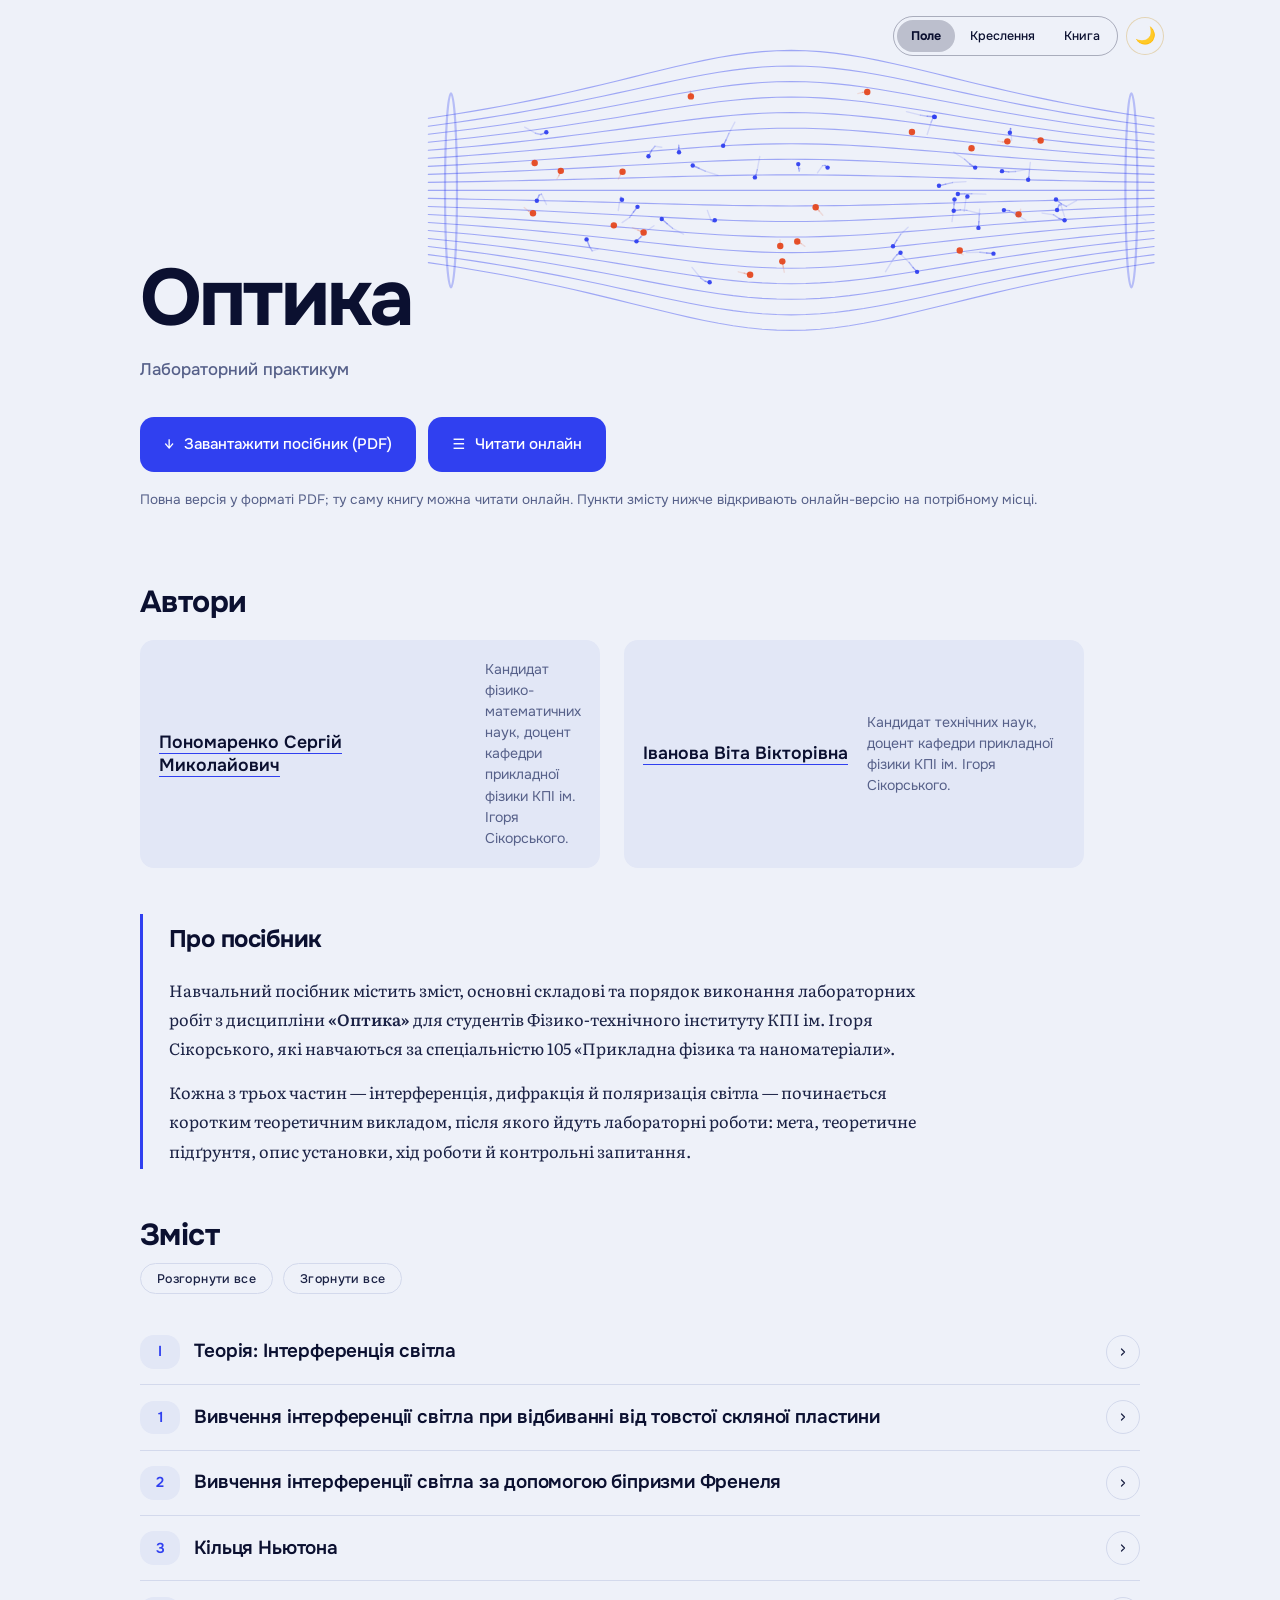
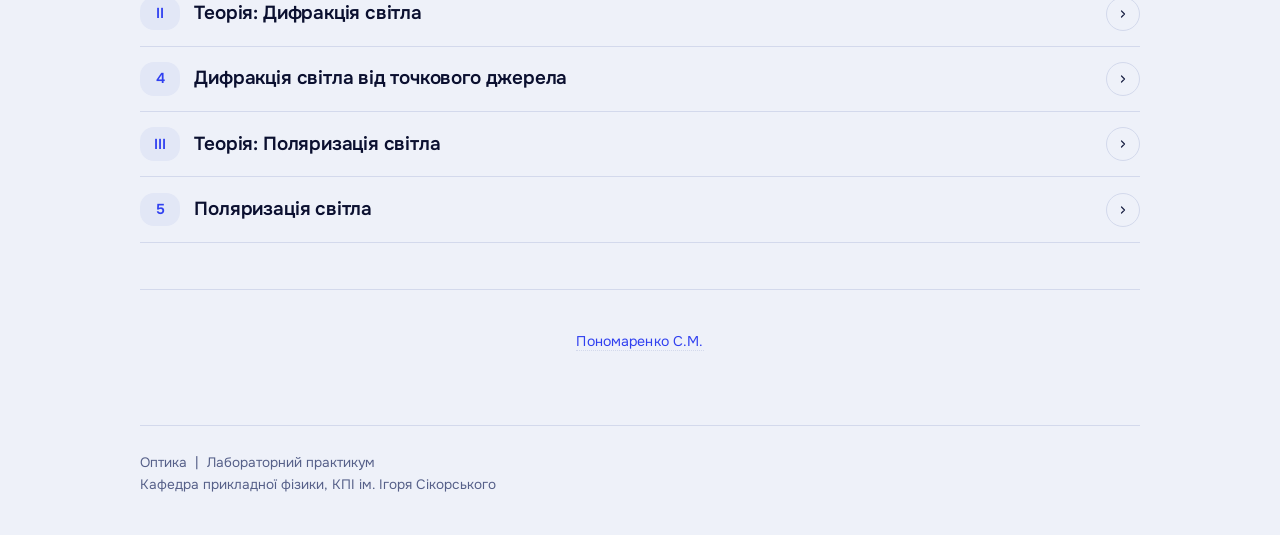
==== index.html @ 7192d0d7 "HTML-версія посібника (lwarp) і онлайн-сайт: online/, головна сторінка, bibliography/optics.bib; вип" ====
<!DOCTYPE html>
<html lang="uk">
<head>
    <meta charset="UTF-8">
    <meta name="viewport" content="width=device-width, initial-scale=1.0, viewport-fit=cover">

    <title>Оптика | Лабораторний практикум</title>
    <meta name="description" content="Навчальний посібник «Оптика. Лабораторний практикум»: інтерференція, дифракція й поляризація світла — теорія та п'ять лабораторних робіт. PDF і онлайн-версія.">
    <meta name="robots" content="index, follow">
    <link rel="canonical" href="https://sergiokapone.github.io/LabOpt/">

    <meta property="og:title" content="Оптика | Лабораторний практикум">
    <meta property="og:description" content="Інтерференція, дифракція й поляризація світла: теорія та п'ять лабораторних робіт.">
    <meta property="og:type" content="website">
    <meta property="og:url" content="https://sergiokapone.github.io/LabOpt/">

    <script>(function(){var r=document.documentElement;try{var d=localStorage.getItem('labopt-design');r.setAttribute('data-design',['field','blueprint','book'].indexOf(d)>-1?d:'field');var t=localStorage.getItem('labopt-theme');if(t==='dark'||(!t&&window.matchMedia('(prefers-color-scheme: dark)').matches)){r.classList.add('dark');}}catch(e){r.setAttribute('data-design','field');}})();</script>

    <link rel="preconnect" href="https://fonts.googleapis.com">
    <link rel="preconnect" href="https://fonts.gstatic.com" crossorigin>
    <link rel="stylesheet" href="https://fonts.googleapis.com/css2?family=Onest:wght@400;500;600;700&family=Literata:ital,opsz,wght@0,7..72,400..600;1,7..72,400..600&family=IBM+Plex+Sans:wght@400;500;600&family=IBM+Plex+Mono:wght@500;600&display=swap">

    <link rel="stylesheet" href="assets/styles.css">
    <link rel="stylesheet" href="assets/designs.css">
    <style>
        .hero-actions{display:flex;flex-wrap:wrap;justify-content:center;gap:.8rem;position:relative;z-index:1}
        .pdf-button-primary{background:var(--gold);border-color:var(--gold);color:#1b0e0c}
        .pdf-button-primary .btn-icon{color:inherit}
        .pdf-button-primary:hover{background:var(--gold-bright);border-color:var(--gold-bright);color:#1b0e0c}
    </style>
</head>
<body>
<div class="container">

    <div class="pdf-hero">
        <div class="hero-tools">
            <div class="design-switch" role="group" aria-label="Дизайн сторінки">
                <button type="button" data-design="field" aria-pressed="true">Поле</button>
                <button type="button" data-design="blueprint" aria-pressed="false">Креслення</button>
                <button type="button" data-design="book" aria-pressed="false">Книга</button>
            </div>
            <button class="theme-toggle" id="theme-toggle" type="button" title="Перемкнути тему" aria-label="Перемкнути тему">🌙</button>
        </div>
        <h1>Оптика</h1>
        <div class="subtitle">Лабораторний практикум</div>
        <div class="hero-rule"></div>
        <div class="hero-actions">
            <a href="LabWork.pdf" class="pdf-button pdf-button-primary">
                <span class="btn-icon">&#8595;</span> Завантажити посібник (PDF)
            </a>
            <a href="online/" class="pdf-button">
                <span class="btn-icon">&#9776;</span> Читати онлайн
            </a>
        </div>
        <p class="pdf-note">Повна версія у форматі PDF; ту саму книгу можна читати онлайн. Пункти змісту нижче відкривають онлайн-версію на потрібному місці.</p>
    </div>

    <div class="content">

        <div class="section">
            <h2 class="section-heading">Автори</h2>
            <div class="authors">
                <div class="author-card">
                    <strong><a href="https://apd.ipt.kpi.ua/kafedra/stuff/ponomarenko/" target="_blank">Пономаренко Сергій Миколайович</a></strong>
                    <p>Кандидат фізико-математичних наук, доцент кафедри прикладної фізики КПІ ім. Ігоря Сікорського.</p>
                </div>
                <div class="author-card">
                    <strong><a href="http://apd.ipt.kpi.ua/kafedra/perspages/IvanovaVV.html" target="_blank">Іванова Віта Вікторівна</a></strong>
                    <p>Кандидат технічних наук, доцент кафедри прикладної фізики КПІ ім. Ігоря Сікорського.</p>
                </div>
            </div>
        </div>

        <div class="preface">
            <h2>Про посібник</h2>
            <p>Навчальний посібник містить зміст, основні складові та порядок виконання лабораторних робіт з дисципліни <strong>«Оптика»</strong> для студентів Фізико-технічного інституту КПІ ім. Ігоря Сікорського, які навчаються за спеціальністю 105 «Прикладна фізика та наноматеріали».</p>
            <p>Кожна з трьох частин — інтерференція, дифракція й поляризація світла — починається коротким теоретичним викладом, після якого йдуть лабораторні роботи: мета, теоретичне підґрунтя, опис установки, хід роботи й контрольні запитання.</p>
        </div>

        <!-- ── Зміст ─────────────────────────────────────────────────── -->
        <div class="section" id="toc-section">
            <h2 class="section-heading">Зміст</h2>
            <div class="toc-controls">
                <button type="button" id="toc-expand-all" class="toc-ctrl-btn">Розгорнути все</button>
                <button type="button" id="toc-collapse-all" class="toc-ctrl-btn">Згорнути все</button>
            </div>
            <ul class="toc-list">
                <li>
                    <span class="toc-num">I</span>
                    <a href="online/interferention.html" class="toc-title">Теорія: Інтерференція світла</a>
                    <ul class="sub-list">
                        <li><a href="online/interferention.html#autosec-7">1 Означення</a></li>
                        <li><a href="online/interferention.html#autosec-8">2 Різниця ходу хвиль</a></li>
                        <li><a href="online/interferention.html#autosec-9">3 Ітерференційні схеми</a></li>
                        <li><a href="online/interferention.html#autosec-22">4 Реальні схеми спостерження інтерференції</a></li>
                    </ul>
                </li>
                <li>
                    <span class="toc-num">1</span>
                    <a href="online/lab5_3p1.html" class="toc-title">Вивчення інтерференції світла при відбиванні від товстої скляної пластини</a>
                    <ul class="sub-list">
                        <li><a href="online/lab5_3p1.html#autosec-25">1 Теоретичне підґрунтя</a></li>
                        <li><a href="online/lab5_3p1.html#autosec-35">2 Опис робочої установки</a></li>
                        <li><a href="online/lab5_3p1.html#autosec-39">3 Експериментальні подробиці</a></li>
                        <li><a href="online/lab5_3p1.html#autosec-40">4 Хід роботи</a></li>
                        <li><a href="online/lab5_3p1.html#autosec-41">Контрольні запитання</a></li>
                    </ul>
                </li>
                <li>
                    <span class="toc-num">2</span>
                    <a href="online/lab5_3p2.html" class="toc-title">Вивчення інтерференції світла за допомогою біпризми Френеля</a>
                    <ul class="sub-list">
                        <li><a href="online/lab5_3p2.html#autosec-44">1 Теоретичне підґрунтя</a></li>
                        <li><a href="online/lab5_3p2.html#autosec-50">2 Опис робочої установки</a></li>
                        <li><a href="online/lab5_3p2.html#autosec-54">3 Хід роботи</a></li>
                        <li><a href="online/lab5_3p2.html#autosec-55">Контрольні запитання</a></li>
                    </ul>
                </li>
                <li>
                    <span class="toc-num">3</span>
                    <a href="online/lab5_4.html" class="toc-title">Кільця Ньютона</a>
                    <ul class="sub-list">
                        <li><a href="online/lab5_4.html#autosec-58">1 Теоретичне підґрунтя</a></li>
                        <li><a href="online/lab5_4.html#autosec-64">2 Експерементальні подробиці</a></li>
                        <li><a href="online/lab5_4.html#autosec-68">Контрольні запитання</a></li>
                    </ul>
                </li>
                <li>
                    <span class="toc-num">II</span>
                    <a href="online/difraction.html" class="toc-title">Теорія: Дифракція світла</a>
                    <ul class="sub-list">
                        <li><a href="online/difraction.html#autosec-72">1 Означення</a></li>
                    </ul>
                </li>
                <li>
                    <span class="toc-num">4</span>
                    <a href="online/lab5_5.html" class="toc-title">Дифракція світла від точкового джерела</a>
                    <ul class="sub-list">
                        <li><a href="online/lab5_5.html#autosec-81">1 Експерементальні подробиці</a></li>
                        <li><a href="online/lab5_5.html#autosec-85">2 Хід експерименту</a></li>
                        <li><a href="online/lab5_5.html#autosec-89">Контрольні запитання</a></li>
                    </ul>
                </li>
                <li>
                    <span class="toc-num">III</span>
                    <a href="online/polarization.html" class="toc-title">Теорія: Поляризація світла</a>
                    <ul class="sub-list">
                        <li><a href="online/polarization.html#autosec-93">1 Означення</a></li>
                    </ul>
                </li>
                <li>
                    <span class="toc-num">5</span>
                    <a href="online/lab5_7.html" class="toc-title">Поляризація світла</a>
                    <ul class="sub-list">
                        <li><a href="online/lab5_7.html#autosec-113">1 Експериментальні подробиці</a></li>
                        <li><a href="online/lab5_7.html#autosec-114">2 Хід експерименту</a></li>
                        <li><a href="online/lab5_7.html#autosec-118">3 Обробка результатів експерименту</a></li>
                        <li><a href="online/lab5_7.html#autosec-119">Контрольні запитання</a></li>
                    </ul>
                </li>
            </ul>
        </div>
        <!-- ── /Зміст ──────────────────────────────────────────────────── -->

        <hr>
        <p class="ref-links">
            <a href="https://apd.ipt.kpi.ua/kafedra/stuff/ponomarenko/" target="_blank">Пономаренко С.М.</a>
        </p>

    </div><!-- /content -->

    <footer>
        Оптика &nbsp;|&nbsp; Лабораторний практикум<br>
        Кафедра прикладної фізики, КПІ ім. Ігоря Сікорського
    </footer>

</div><!-- /container -->

<button class="back-to-top" id="back-to-top" type="button" title="Нагору" aria-label="Прогорнути нагору">↑</button>

<script src="assets/script.js"></script>
</body>
</html>
---- assets/styles.css ----
@import url('https://fonts.googleapis.com/css2?family=EB+Garamond:ital,wght@0,400;0,500;0,600;0,700;1,400;1,500&family=Roboto:wght@400;500;700&display=swap');

*, *::before, *::after {
    margin: 0;
    padding: 0;
    box-sizing: border-box;
}

/* ═══════════════════════════════════════════════════════════════
   Палітра "палітурної книги": шкіряна обкладинка, позолота,
   старий папір. html.dark — читання при свічці ввечері.
   ═══════════════════════════════════════════════════════════════ */
:root {
    --leather:      #3b1f1a;   /* шкіряна обкладинка (шапка, підвал) */
    --leather-edge: #241210;   /* темніший край обкладинки */
    --gold:         #9c7a2e;   /* позолота: посилання, номери, лінії */
    --gold-bright:  #b8934a;
    --crimson:      #7a1a1a;   /* сургучевий акцент: бейджі, наведення */
    --crimson-bright: #9a2233;
    --page:         #fffdf9;   /* аркуш (контейнер, картки змісту) */
    --paper:        #efe6d4;   /* тло довкола книги (стіл під книгою) */
    --cream:        #f3ead4;   /* "стара" врізка: передмова, парні рядки */
    --heading:      #2c1810;   /* заголовки — теплий чорно-брунатний "чорнило" */
    --text:         #241a12;
    --muted:        #6b5d4a;
    --border:       #ddd0b0;
    --rule:         #c3ad7c;   /* тонкі лінії, крапкові лідери */
    --shadow:       0 2px 10px rgba(43, 24, 10, 0.14);

    --font-display: 'EB Garamond', Georgia, 'Times New Roman', serif;
    --font-body: 'Bookman Old Style', 'URW Bookman', Georgia, 'Times New Roman', serif;
    --font-ui: 'Roboto', Arial, sans-serif;
}

html.dark {
    --leather:      #1b0e0c;
    --leather-edge: #0e0605;
    --gold:         #d1a94f;
    --gold-bright:  #e8c884;
    --crimson:      #d3676c;
    --crimson-bright: #e78187;
    --page:         #1c160f;
    --paper:        #100b07;
    --cream:        #241c12;
    --heading:      #f0e5cd;
    --text:         #e9ddc6;
    --muted:        #a99a7d;
    --border:       #3c3020;
    --rule:         #5c4a2c;
    --shadow:       0 6px 22px rgba(0, 0, 0, 0.6);
}

html { scroll-behavior: smooth; }

body {
    position: relative;
    font-family: var(--font-body);
    font-size: 1rem;
    line-height: 1.75;
    color: var(--text);
    background-color: var(--paper);
    padding: 2.5rem 1rem;
    transition: background-color 0.3s ease, color 0.3s ease;
}

/* Ледь помітна текстура паперу на тлі сторінки (SVG-шум, без зображень) */
body::before {
    content: '';
    position: fixed;
    inset: 0;
    z-index: 0;
    pointer-events: none;
    opacity: 0.045;
    mix-blend-mode: multiply;
    background-image: url("data:image/svg+xml,%3Csvg xmlns='http://www.w3.org/2000/svg' width='140' height='140'%3E%3Cfilter id='n'%3E%3CfeTurbulence type='fractalNoise' baseFrequency='0.85' numOctaves='2' stitchTiles='stitch'/%3E%3CfeColorMatrix type='saturate' values='0'/%3E%3C/filter%3E%3Crect width='100%25' height='100%25' filter='url(%23n)'/%3E%3C/svg%3E");
}

html.dark body::before {
    opacity: 0.1;
    mix-blend-mode: overlay;
}

/* ── Обкладинка книги (контейнер) ── */
.container {
    position: relative;
    z-index: 1;
    max-width: 1000px;
    margin: 0 auto;
    background: var(--page);
    border: 1px solid var(--border);
    box-shadow:
        0 1px 0 1px var(--cream),
        0 2px 0 2px var(--border),
        var(--shadow);
    transition: background-color 0.3s ease, border-color 0.3s ease, box-shadow 0.3s ease;
}

/* Загнутий кутик сторінки внизу праворуч — маленька книжкова деталь */
.container::after {
    content: '';
    position: absolute;
    right: 0;
    bottom: 0;
    width: 0;
    height: 0;
    border-style: solid;
    border-width: 0 0 30px 30px;
    border-color: transparent transparent var(--cream) transparent;
    box-shadow: -3px -3px 6px rgba(43, 24, 10, 0.18);
    transition: border-color 0.3s ease;
}

/* Стрічка-закладка, що звисає з верху обкладинки */
.container::before {
    content: '';
    position: absolute;
    top: -14px;
    left: 64px;
    width: 26px;
    height: 76px;
    z-index: 3;
    background: linear-gradient(180deg, var(--gold-bright), var(--gold));
    clip-path: polygon(0 0, 100% 0, 100% 82%, 50% 100%, 0 82%);
    box-shadow: 0 2px 5px rgba(0, 0, 0, 0.3);
}

/* ── Шапка (титульна сторінка книги) ── */
.pdf-hero {
    position: relative;
    background: var(--leather);
    background-image:
        radial-gradient(ellipse at top, rgba(255,255,255,0.06), transparent 60%),
        linear-gradient(180deg, var(--leather) 0%, var(--leather-edge) 100%);
    color: #e8e0d0;
    padding: 3.2rem 3rem 2.5rem;
    border-bottom: 3px solid var(--gold);
    text-align: center;
    transition: background-color 0.3s ease, border-color 0.3s ease;
}

/* Тонка подвійна рамка "тиснення" всередині обкладинки */
.pdf-hero::after {
    content: '';
    position: absolute;
    inset: 10px;
    border: 1px solid rgba(184, 147, 74, 0.35);
    pointer-events: none;
}

.pdf-hero h1 {
    font-family: var(--font-display);
    font-size: 2.5rem;
    font-weight: 600;
    letter-spacing: 0.015em;
    margin-bottom: 0.4rem;
    color: #f2ead8;
    text-shadow: 0 1px 0 rgba(0,0,0,0.35);
}

.pdf-hero .subtitle {
    font-family: var(--font-ui);
    font-size: 0.92rem;
    font-weight: 500;
    text-transform: uppercase;
    letter-spacing: 0.32em;
    color: var(--gold-bright);
    margin-bottom: 1.6rem;
}

.pdf-hero .hero-rule {
    width: 90px;
    height: 1px;
    background: linear-gradient(90deg, transparent, var(--gold), transparent);
    margin: 0 auto 1.8rem;
    position: relative;
}

.pdf-hero .hero-rule::before {
    content: '❦';
    position: absolute;
    left: 50%;
    top: 50%;
    transform: translate(-50%, -55%);
    background: var(--leather);
    color: var(--gold-bright);
    padding: 0 10px;
    font-size: 0.95rem;
}

.pdf-button {
    display: inline-flex;
    align-items: center;
    gap: 0.6rem;
    background: transparent;
    color: #ece4d4;
    padding: 0.7rem 1.8rem;
    border: 1px solid var(--gold);
    text-decoration: none;
    font-family: var(--font-ui);
    font-weight: 500;
    font-size: 0.9rem;
    letter-spacing: 0.06em;
    transition: background 0.2s, color 0.2s, border-color 0.2s;
    cursor: pointer;
    position: relative;
    z-index: 1;
}

.pdf-button:hover {
    background: rgba(209, 169, 79, 0.14);
    border-color: var(--gold-bright);
    color: #fff;
}

.pdf-button .btn-icon {
    font-size: 0.9rem;
    opacity: 0.85;
    color: var(--gold-bright);
}

.pdf-hero .pdf-note {
    margin-top: 0.8rem;
    font-family: var(--font-ui);
    font-size: 0.7rem;
    color: #9c8f77;
    letter-spacing: 0.05em;
    text-transform: uppercase;
    position: relative;
    z-index: 1;
}

/* ── Перемикач теми ── */
.theme-toggle {
    position: absolute;
    top: 16px;
    right: 16px;
    width: 38px;
    height: 38px;
    border-radius: 50%;
    border: 1px solid rgba(209, 169, 79, 0.4);
    background: rgba(255, 255, 255, 0.04);
    color: #e8e0d0;
    font-size: 1.05rem;
    cursor: pointer;
    display: flex;
    align-items: center;
    justify-content: center;
    z-index: 2;
    transition: background 0.2s ease, transform 0.2s ease, border-color 0.2s ease;
}

.theme-toggle:hover {
    background: rgba(255, 255, 255, 0.12);
    border-color: var(--gold-bright);
    transform: scale(1.07);
}

/* ── Основний контент ── */
.content {
    padding: 2.6rem 3.2rem;
}

@media (max-width: 720px) {
    .content { padding: 1.6rem 1.3rem; }
    .pdf-hero { padding: 2.8rem 1.4rem 2.1rem; }
    .pdf-hero h1 { font-size: 1.7rem; }
    .theme-toggle { top: 12px; right: 12px; }
    .container::before { left: 32px; }
}

/* ── Заголовки секцій ── */
.section {
    margin-bottom: 2.9rem;
}

.section-heading {
    font-family: var(--font-display);
    font-size: 1.5rem;
    font-weight: 600;
    color: var(--heading);
    letter-spacing: 0.015em;
    padding-bottom: 0.5rem;
    margin-bottom: 1.5rem;
    border-bottom: 1px solid var(--border);
    position: relative;
    transition: color 0.3s ease, border-color 0.3s ease;
}

.section-heading::after {
    content: '';
    display: block;
    position: absolute;
    bottom: -3px;
    left: 0;
    width: 46px;
    height: 2px;
    background: var(--gold);
}

.part-num {
    font-family: var(--font-ui);
    font-size: 0.72rem;
    font-weight: 700;
    letter-spacing: 0.1em;
    text-transform: uppercase;
    color: var(--crimson-bright);
    margin-right: 0.5em;
}

/* ── Передмова ── */
.preface {
    background: var(--cream);
    border: 1px solid var(--border);
    border-left: 3px solid var(--gold);
    padding: 1.6rem 1.85rem;
    margin-bottom: 2.5rem;
    transition: background-color 0.3s ease, border-color 0.3s ease;
}

.preface h2 {
    font-family: var(--font-display);
    font-size: 1.35rem;
    font-weight: 600;
    color: var(--heading);
    margin-bottom: 1rem;
    letter-spacing: 0.02em;
}

.preface p {
    margin-bottom: 0.9rem;
    text-align: justify;
    font-size: 0.97rem;
    color: var(--muted);
    hyphens: auto;
}

.preface p:last-child { margin-bottom: 0; }

.preface strong {
    color: var(--text);
    font-weight: 600;
}

/* ── Розширена передмова: буквиця першого абзацу, як у старих книгах ── */
.preface-extended p:first-of-type::first-letter {
    float: left;
    font-family: var(--font-display);
    font-weight: 600;
    font-size: 3.6em;
    line-height: 0.78;
    padding: 0.03em 0.09em 0 0;
    color: var(--gold);
    text-shadow: 1px 1px 0 rgba(0,0,0,0.06);
}

.preface-extended em {
    color: var(--text);
    font-style: italic;
}

.preface-extended strong {
    color: var(--heading);
}

.preface-extended sub {
    font-size: 0.7em;
    vertical-align: sub;
}

/* ── Система позначок ── */
.notation-list {
    list-style: none;
    padding: 0;
    margin: 1.4em 0 1.8em;
    display: grid;
    gap: 0.7em;
}

.notation-list li {
    display: flex;
    align-items: flex-start;
    gap: 0.85em;
    padding: 0.7em 0.9em;
    background: var(--page);
    border: 1px solid var(--border);
    border-left: 3px solid var(--rule);
    border-radius: 2px;
    transition: background 0.2s ease, border-color 0.2s ease;
}

.notation-list li:hover {
    background: var(--cream);
    border-left-color: var(--crimson);
}

.notation-list li span:last-child {
    font-size: 0.94rem;
    line-height: 1.55;
    color: var(--muted);
}

.notation-list li strong {
    color: var(--text);
    font-weight: 600;
}

/* ── Бейджі позначок ── */
.notation-badge {
    flex: 0 0 auto;
    display: inline-flex;
    align-items: center;
    justify-content: center;
    width: 1.55em;
    height: 1.55em;
    border-radius: 50%;
    font-family: var(--font-display);
    font-weight: 700;
    font-size: 1em;
    line-height: 1;
    color: #fff;
    box-shadow: 0 1px 2px rgba(0,0,0,0.18);
    margin-top: 0.05em;
}

.notation-important {
    background: linear-gradient(180deg, #d1a94f, #9c7a2e);
    color: #2c2005;
    text-shadow: 0 1px 0 rgba(255,255,255,0.25);
}

.notation-task {
    background: linear-gradient(180deg, #9a2233, #7a1a1a);
    color: #fff;
}

.notation-star {
    background: linear-gradient(180deg, #4a352a, #241210);
    color: #f2ead8;
    font-size: 1.15em;
    padding-bottom: 0.15em;
}

.notation-question {
    background: linear-gradient(180deg, #9a2233, #7a1a1a);
    color: #fff;
}

/* ── Автори ── */
.authors {
    display: flex;
    flex-wrap: wrap;
    gap: 1.5rem;
    margin: 1.2rem 0 2rem;
    justify-content: center;
}

.author-card {
    flex: 1;
    min-width: 240px;
    max-width: 300px;
    background: var(--cream);
    border: 1px solid var(--border);
    padding: 1.4rem 1.2rem 1.2rem;
    text-align: center;
    transition: background-color 0.3s ease, border-color 0.3s ease;
}

.author-photo {
    width: 108px;
    height: 108px;
    object-fit: cover;
    border-radius: 50%;
    margin-bottom: 0.9rem;
    border: 3px solid var(--gold);
    box-shadow: 0 0 0 1px var(--border);
    filter: grayscale(15%) sepia(8%);
}

.author-card strong {
    font-family: var(--font-display);
    font-size: 1.1rem;
    font-weight: 600;
    color: var(--heading);
    display: block;
    margin-bottom: 0.4rem;
    line-height: 1.3;
}

.author-card a {
    color: var(--gold);
    text-decoration: none;
    border-bottom: 1px dotted var(--border);
    transition: border-color 0.15s, color 0.15s;
}

.author-card a:hover {
    border-bottom-color: var(--crimson);
    color: var(--crimson);
}

.author-card p {
    font-size: 0.82rem;
    color: var(--muted);
    margin-top: 0.5rem;
    line-height: 1.5;
    font-style: italic;
}

/* ── Панель керування змістом ── */
.toc-controls {
    display: flex;
    flex-wrap: wrap;
    gap: 0.6rem;
    margin: -0.4rem 0 1.6rem;
}

.toc-ctrl-btn {
    font-family: var(--font-ui);
    font-size: 0.78rem;
    font-weight: 500;
    letter-spacing: 0.03em;
    color: var(--gold);
    background: var(--cream);
    border: 1px solid var(--border);
    border-radius: 20px;
    padding: 0.4rem 1rem;
    cursor: pointer;
    transition: background 0.2s ease, color 0.2s ease, border-color 0.2s ease;
}

.toc-ctrl-btn:hover {
    background: var(--leather);
    border-color: var(--leather);
    color: var(--gold-bright);
}

/* ── Зміст (у стилі друкованого змісту книги) ── */
.toc-list {
    list-style: none;
    margin: 0.5rem 0;
    border: 1px solid var(--border);
    transition: border-color 0.3s ease;
}

.toc-list > li {
    border-bottom: 1px solid var(--paper);
    font-size: 0.97rem;
    background: var(--page);
    transition: background-color 0.3s ease, border-color 0.3s ease;
}

.toc-list > li:last-child {
    border-bottom: none;
}

.toc-list > li:nth-child(odd) {
    background: var(--cream);
}

.toc-row {
    display: flex;
    flex-wrap: wrap;
    align-items: baseline;
    gap: 0.5rem;
    padding: 0.65rem 1rem;
}

.toc-num {
    flex: 0 0 auto;
    display: inline-flex;
    align-items: center;
    justify-content: center;
    min-width: 1.9rem;
    height: 1.7rem;
    padding: 0 0.25rem;
    border: 1px solid var(--rule);
    font-family: var(--font-display);
    font-weight: 600;
    font-size: 0.95rem;
    color: var(--gold);
}

.toc-title {
    font-family: var(--font-display);
    font-size: 1.05rem;
    color: var(--heading);
    font-weight: 500;
    text-decoration: none;
}

.toc-title:hover { color: var(--crimson); }

/* Крапковий "лідер" між назвою розділу і стрілкою/краєм — класичний
   елемент друкованого змісту книги */
.toc-dots {
    flex: 1 1 24px;
    align-self: flex-end;
    min-width: 16px;
    height: 0;
    margin: 0 0.2rem 0.4rem;
    border-bottom: 2px dotted var(--rule);
}

/* Кнопка розгортання підрозділів (стрілка) */
.toc-toggle {
    flex: 0 0 auto;
    width: 24px;
    height: 24px;
    border: none;
    background: transparent;
    color: var(--muted);
    cursor: pointer;
    display: inline-flex;
    align-items: center;
    justify-content: center;
    border-radius: 50%;
    transition: background 0.2s ease, transform 0.25s ease, color 0.2s ease;
}

.toc-toggle:hover {
    background: rgba(156, 122, 46, 0.15);
    color: var(--gold);
}

.toc-toggle svg {
    width: 12px;
    height: 12px;
    transition: transform 0.25s ease;
}

li.toc-open > .toc-row .toc-toggle svg {
    transform: rotate(90deg);
}

.sub-list-wrap {
    overflow: hidden;
    max-height: 0;
    opacity: 0;
    transition: max-height 0.3s ease, opacity 0.25s ease;
}

li.toc-open > .sub-list-wrap {
    opacity: 1;
}

.sub-list {
    list-style: none;
    width: 100%;
    padding: 0.2rem 1rem 0.85rem 2.9rem;
    display: flex;
    flex-direction: column;
    gap: 0.15rem;
}

.sub-list li {
    font-size: 0.84rem;
    color: var(--muted);
    font-style: italic;
    padding: 0.1rem 0;
    border: none;
    background: transparent;
    line-height: 1.4;
}

.sub-list li::before {
    content: '–\00a0';
    color: var(--rule);
}

.sub-list a {
    color: inherit;
    text-decoration: none;
}

.sub-list a:hover {
    color: var(--crimson);
    text-decoration: underline;
}

/* ── Роздільник між частинами: подвійна лінія з орнаментом ── */
hr {
    margin: 2.4rem 0;
    border: none;
    height: 1px;
    background: var(--border);
    position: relative;
    transition: background-color 0.3s ease;
}

hr::after {
    content: '❧';
    position: absolute;
    left: 50%;
    top: 50%;
    transform: translate(-50%, -50%);
    background: var(--page);
    color: var(--gold);
    padding: 0 14px;
    font-size: 1.05rem;
}

.ref-links {
    text-align: center;
    font-size: 0.88rem;
    color: var(--muted);
    margin: 0.5rem 0 1.5rem;
    font-family: var(--font-display);
    font-style: italic;
    letter-spacing: 0.01em;
}

.ref-links a {
    color: var(--gold);
    text-decoration: none;
    border-bottom: 1px dotted var(--border);
}

.ref-links a:hover {
    color: var(--crimson);
}

/* ── Кнопка "нагору" ── */
.back-to-top {
    position: fixed;
    right: 20px;
    bottom: 20px;
    width: 44px;
    height: 44px;
    border-radius: 50%;
    border: none;
    background: var(--leather);
    color: var(--gold-bright);
    font-size: 1.15rem;
    cursor: pointer;
    box-shadow: var(--shadow);
    display: flex;
    align-items: center;
    justify-content: center;
    opacity: 0;
    pointer-events: none;
    transform: translateY(12px);
    transition: opacity 0.25s ease, transform 0.25s ease, background 0.2s ease;
    z-index: 999;
}

.back-to-top.visible {
    opacity: 1;
    pointer-events: auto;
    transform: translateY(0);
}

.back-to-top:hover { background: var(--crimson); color: #fff; }

/* ── Підвал ── */
footer {
    position: relative;
    z-index: 1;
    text-align: center;
    padding: 1.2rem 2rem;
    background: var(--leather);
    color: #9c8f77;
    font-size: 0.78rem;
    letter-spacing: 0.06em;
    text-transform: uppercase;
    font-family: var(--font-ui);
    border-top: 2px solid var(--gold);
    transition: background-color 0.3s ease, border-color 0.3s ease;
}

@media (max-width: 768px) {
    .authors { gap: 1rem; }
    .author-card { min-width: 200px; }
    .author-photo { width: 90px; height: 90px; }
}

@media (max-width: 480px) {
    .pdf-hero h1 { font-size: 1.5rem; }
    .author-card { padding: 1rem; }
    .notation-list li { padding: 0.6em 0.7em; }
    .notation-badge { width: 1.4em; height: 1.4em; font-size: 0.95em; }
    .sub-list { padding-left: 2.2rem; }
    .preface-extended p:first-of-type::first-letter { font-size: 2.8em; }
}
---- assets/designs.css ----
/* ═══════════════════════════════════════════════════════════════
   designs.css — підключати ПІСЛЯ styles.css.
   Три дизайни, що перемикаються атрибутом html[data-design]:
     field      — «Поле»: сучасний, силові лінії диполя в шапці
     blueprint  — «Креслення»: технічний малюнок на синьому тлі
     book       — «Книга»: попередній вигляд зі styles.css
   Кожен має світлу та темну (html.dark) версії.
   ═══════════════════════════════════════════════════════════════ */

/* ── Спільне для всіх дизайнів ── */
.hero-tools { position: absolute; top: 16px; right: 16px; z-index: 5; display: flex; gap: 8px; align-items: center; }
.hero-tools .theme-toggle { position: static; color: inherit; }
.design-switch { display: flex; gap: 2px; padding: 3px; border: 1px solid color-mix(in srgb, currentColor 30%, transparent); border-radius: 999px; }
.design-switch button { font: 500 .78rem/1 var(--font-ui); color: inherit; background: none; border: 0; border-radius: 999px; padding: .6rem .85rem; cursor: pointer; }
.design-switch button:hover { background: color-mix(in srgb, currentColor 12%, transparent); }
.design-switch button[aria-pressed="true"] { background: color-mix(in srgb, currentColor 22%, transparent); font-weight: 700; }
:focus-visible { outline: 2px solid var(--gold-bright); outline-offset: 2px; }

.sub-list-wrap { visibility: hidden; transition: max-height .3s ease, opacity .25s ease, visibility 0s .3s; }
li.toc-open > .sub-list-wrap { visibility: visible; transition-delay: 0s; }

html[data-design="book"] .field-canvas { display: none; }
html[data-design="book"] .pdf-hero { padding-top: 4.6rem; }

@media (prefers-reduced-motion: reduce) {
    * { transition: none !important; scroll-behavior: auto !important; }
}

/* ═══ Токени: Поле ═══ */
html[data-design="field"] {
    --paper: #eef1f9; --page: #ffffff; --cream: #e2e7f6; --border: #d3d9ec; --rule: #b4bee0;
    --heading: #0b1030; --text: #1b2245; --muted: #566089;
    --gold: #3040f0; --gold-bright: #5566ff; --crimson: #e4471f; --crimson-bright: #ff6a45;
    --leather: #0b1030; --leather-edge: #050718;
    --btn-bg: #3040f0; --btn-fg: #ffffff;
    --fl-line: rgba(48, 64, 240, .42); --fl-pos: #e4471f; --fl-neg: #3040f0;
    --font-display: 'Onest', system-ui, sans-serif; --font-body: 'Onest', system-ui, sans-serif;
    --font-ui: 'Onest', system-ui, sans-serif; --font-mono: 'Onest', system-ui, sans-serif;
    --font-read: 'Literata', Georgia, serif;
    --radius: 14px; --radius-pill: 999px; --photo-r: 22px; --h-weight: 700; --body-pad: 0;
}
html[data-design="field"].dark {
    --paper: #080b1c; --page: #0f1430; --cream: #151b3e; --border: #232b58; --rule: #38428a;
    --heading: #f2f4ff; --text: #d6dbf6; --muted: #98a1cf;
    --gold: #8b97ff; --gold-bright: #b0b8ff; --crimson: #ff7a5c; --crimson-bright: #ff9a82;
    --leather: #050818; --btn-bg: #8b97ff; --btn-fg: #0a0e28;
    --fl-line: rgba(139, 151, 255, .42); --fl-pos: #ff7a5c; --fl-neg: #8b97ff;
}

/* ═══ Токени: Креслення ═══ */
html[data-design="blueprint"] {
    --paper: #e9f1fb; --page: #f6faff; --cream: #d9e7f7; --border: #a8c3e6; --rule: #7ea5d8;
    --heading: #0a2c60; --text: #123363; --muted: #48689a;
    --gold: #1858b8; --gold-bright: #3b80e6; --crimson: #c8321c; --crimson-bright: #e04a33;
    --leather: #0a2c60; --btn-bg: #0a2c60; --btn-fg: #ffffff;
    --grid: rgba(24, 88, 184, .12);
    --fl-line: rgba(24, 88, 184, .5); --fl-pos: #c8321c; --fl-neg: #0a2c60;
    --font-display: 'IBM Plex Sans', system-ui, sans-serif; --font-body: 'IBM Plex Sans', system-ui, sans-serif;
    --font-ui: 'IBM Plex Sans', system-ui, sans-serif; --font-read: 'IBM Plex Sans', system-ui, sans-serif;
    --font-mono: 'IBM Plex Mono', ui-monospace, monospace;
    --radius: 0; --radius-pill: 0; --photo-r: 0; --h-weight: 600; --body-pad: 1.5rem 1rem;
}
html[data-design="blueprint"].dark {
    --paper: #0a2242; --page: #0d2b52; --cream: #0f3163; --border: #1f4c85; --rule: #3070b0;
    --heading: #eaf4ff; --text: #cde2fa; --muted: #88aad6;
    --gold: #7cc4ff; --gold-bright: #b4dcff; --crimson: #ffb84d; --crimson-bright: #ffcb7a;
    --leather: #061a36; --btn-bg: #7cc4ff; --btn-fg: #06213f;
    --grid: rgba(124, 196, 255, .11);
    --fl-line: rgba(124, 196, 255, .5); --fl-pos: #ffb84d; --fl-neg: #7cc4ff;
}

/* ═══ Структура сучасних дизайнів (Поле + Креслення) ═══ */
html:not([data-design="book"]) {
    & body { padding: var(--body-pad); font-family: var(--font-body); background: var(--paper); }
    & body::before { display: none; }
    & .container { max-width: 1080px; background: transparent; border: 0; box-shadow: none; }
    & .container::before, & .container::after { display: none; }

    /* Шапка */
    & .pdf-hero { display: flex; flex-direction: column; align-items: flex-start; justify-content: flex-end; min-height: min(78vh, 560px); padding: 6rem 2.5rem 3rem; background: none; color: var(--heading); text-align: left; border: 0; isolation: isolate; overflow: hidden; }
    & .pdf-hero::after { display: none; }
    & .pdf-hero > :not(.field-canvas):not(.hero-tools) { position: relative; z-index: 1; }
    & .field-canvas { position: absolute; inset: 0; width: 100%; height: 100%; z-index: 0; touch-action: pan-y; -webkit-mask-image: linear-gradient(#000 55%, transparent); mask-image: linear-gradient(#000 55%, transparent); }
    & .pdf-hero h1 { font-family: var(--font-display); font-size: clamp(2.5rem, 7vw, 5rem); font-weight: var(--h-weight); line-height: 1.02; letter-spacing: -.035em; color: var(--heading); text-shadow: none; max-width: 14ch; margin-bottom: 1rem; }
    & .pdf-hero .subtitle { font-family: var(--font-mono); font-size: 1.05rem; font-weight: 500; text-transform: none; letter-spacing: 0; color: var(--muted); margin-bottom: 2rem; }
    & .pdf-hero .hero-rule { display: none; }
    & .pdf-button { background: var(--btn-bg); color: var(--btn-fg); border: 0; border-radius: var(--radius); padding: .9rem 1.5rem; font-size: .95rem; letter-spacing: 0; }
    & .pdf-button:hover { background: var(--btn-bg); color: var(--btn-fg); filter: brightness(1.12); }
    & .pdf-button .btn-icon { color: inherit; opacity: 1; }
    & .pdf-hero .pdf-note { color: var(--muted); text-transform: none; letter-spacing: 0; font-size: .85rem; margin-top: 1rem; }

    /* Заголовки секцій */
    & .content { padding: 1.5rem 2.5rem 3rem; }
    & .section-heading { display: flex; flex-wrap: wrap; align-items: baseline; gap: .3rem .8rem; font-size: clamp(1.4rem, 3vw, 1.9rem); font-weight: var(--h-weight); letter-spacing: -.02em; line-height: 1.2; border: 0; padding: 0; margin-bottom: 1rem; }
    & .section-heading::after { display: none; }
    & .part-num { font-family: var(--font-mono); font-size: .8rem; font-weight: 600; letter-spacing: 0; text-transform: none; color: var(--gold); background: var(--cream); border-radius: var(--radius); padding: .25rem .65rem; margin: 0; }

    /* Передмова */
    & .preface { background: none; border: 0; border-left: 3px solid var(--gold); padding: .2rem 0 .2rem 1.6rem; margin-bottom: 3rem; max-width: 72ch; }
    & .preface h2 { font-weight: var(--h-weight); letter-spacing: -.02em; font-size: 1.5rem; }
    & .preface p { font-family: var(--font-read); text-align: left; hyphens: manual; color: var(--text); font-size: 1.02rem; line-height: 1.8; }
    & .preface-extended p:first-of-type::first-letter { float: none; font: inherit; line-height: inherit; padding: 0; color: inherit; text-shadow: none; }
    & .notation-list li { background: var(--cream); border: 0; border-radius: var(--radius); }
    & .notation-badge { border-radius: calc(var(--radius) / 2); box-shadow: none; font-family: var(--font-ui); }
    & .notation-important { background: var(--gold); color: var(--btn-fg); text-shadow: none; }
    & .notation-task, & .notation-question { background: var(--crimson); color: #fff; }
    & .notation-star { background: var(--heading); color: var(--paper); }

    /* Автор */
    & .authors { justify-content: flex-start; }
    & .author-card { flex: 0 1 460px; max-width: none; display: grid; grid-template-columns: auto 1fr; gap: .3rem 1.2rem; align-items: center; text-align: left; background: var(--cream); border: 0; border-radius: var(--radius); padding: 1.2rem; }
    & .author-photo { grid-row: 1 / 3; margin: 0; border: 2px solid var(--gold); box-shadow: none; filter: none; border-radius: var(--photo-r); }
    & .author-card strong { margin: 0; font-weight: 600; }
    & .author-card a { color: var(--heading); border-bottom: 1px solid var(--gold); }
    & .author-card p { margin: 0; font-style: normal; font-size: .88rem; }

    /* Зміст */
    & .toc-ctrl-btn { border-radius: var(--radius-pill); background: none; color: var(--text); border: 1px solid var(--border); }
    & .toc-ctrl-btn:hover { background: var(--cream); color: var(--heading); border-color: var(--rule); }
    & .toc-list { border: 0; margin: 0; }
    & .toc-list > li, & .toc-list > li:nth-child(odd) { background: transparent; border-bottom: 1px solid var(--border); }
    & .toc-row { padding: .95rem 0; gap: .9rem; align-items: center; }
    & .toc-num { border: 0; background: var(--cream); color: var(--gold); border-radius: var(--radius); font-family: var(--font-mono); font-weight: 600; min-width: 2.5rem; height: 2.1rem; font-size: .9rem; }
    & .toc-title { font-size: 1.18rem; font-weight: 600; letter-spacing: -.01em; color: var(--heading); }
    & .toc-title:hover { color: var(--gold); }
    & .toc-dots { display: none; }
    & .toc-toggle { margin-left: auto; width: 34px; height: 34px; border: 1px solid var(--border); border-radius: var(--radius-pill); color: var(--text); }
    & li.toc-open > .toc-row .toc-toggle { background: var(--gold); border-color: var(--gold); color: var(--btn-fg); }
    & .sub-list { display: block; padding: .2rem 0 1.2rem 3.4rem; }   /* підрозділи в одну колонку, один за одним */
    & .sub-list li { font-style: normal; font-size: .93rem; }
    & .sub-list li::before { display: none; }
    & .sub-list a { display: block; padding: .35rem 0; }
    & .sub-list a:hover { color: var(--gold); text-decoration: none; }

    /* Решта */
    & hr { background: var(--border); }
    & hr::after { display: none; }
    & .ref-links { font-family: var(--font-ui); font-style: normal; }
    & .ref-links a { color: var(--gold); }
    & .back-to-top { background: var(--btn-bg); color: var(--btn-fg); border-radius: var(--radius); }
    & .back-to-top:hover { background: var(--crimson); color: #fff; }
    & footer { margin: 0 2.5rem; padding: 1.6rem 0 2.5rem; background: none; color: var(--muted); text-align: left; text-transform: none; letter-spacing: 0; font-size: .85rem; line-height: 1.6; border-top: 1px solid var(--border); }

    @media (max-width: 720px) {
        & .pdf-hero { padding: 5.5rem 1.25rem 2rem; min-height: 420px; }
        & .content { padding: 1rem 1.25rem 2rem; }
        & .sub-list { padding-left: 0; }
        & footer { margin: 0 1.25rem; }
    }
}

/* ═══ Тільки «Креслення» ═══ */
html[data-design="blueprint"] {
    & body::before { display: block; opacity: 1; mix-blend-mode: normal; background-image: linear-gradient(var(--grid) 1px, transparent 1px), linear-gradient(90deg, var(--grid) 1px, transparent 1px); background-size: 24px 24px; }
    & .container { border: 1px solid var(--rule); background: color-mix(in srgb, var(--paper) 82%, transparent); }
    & .pdf-hero { border-bottom: 1px solid var(--rule); }
    & .pdf-note { font-family: var(--font-mono); }
    & .section-heading { border-bottom: 1px solid var(--rule); padding-bottom: .6rem; }
    & .toc-num { border: 1px solid var(--rule); background: none; }
    & .toc-dots { display: block; align-self: center; margin: 0 .3rem; border-bottom: 1px dashed var(--rule); }
    & footer { border-top: 1px solid var(--rule); font-family: var(--font-mono); }
}
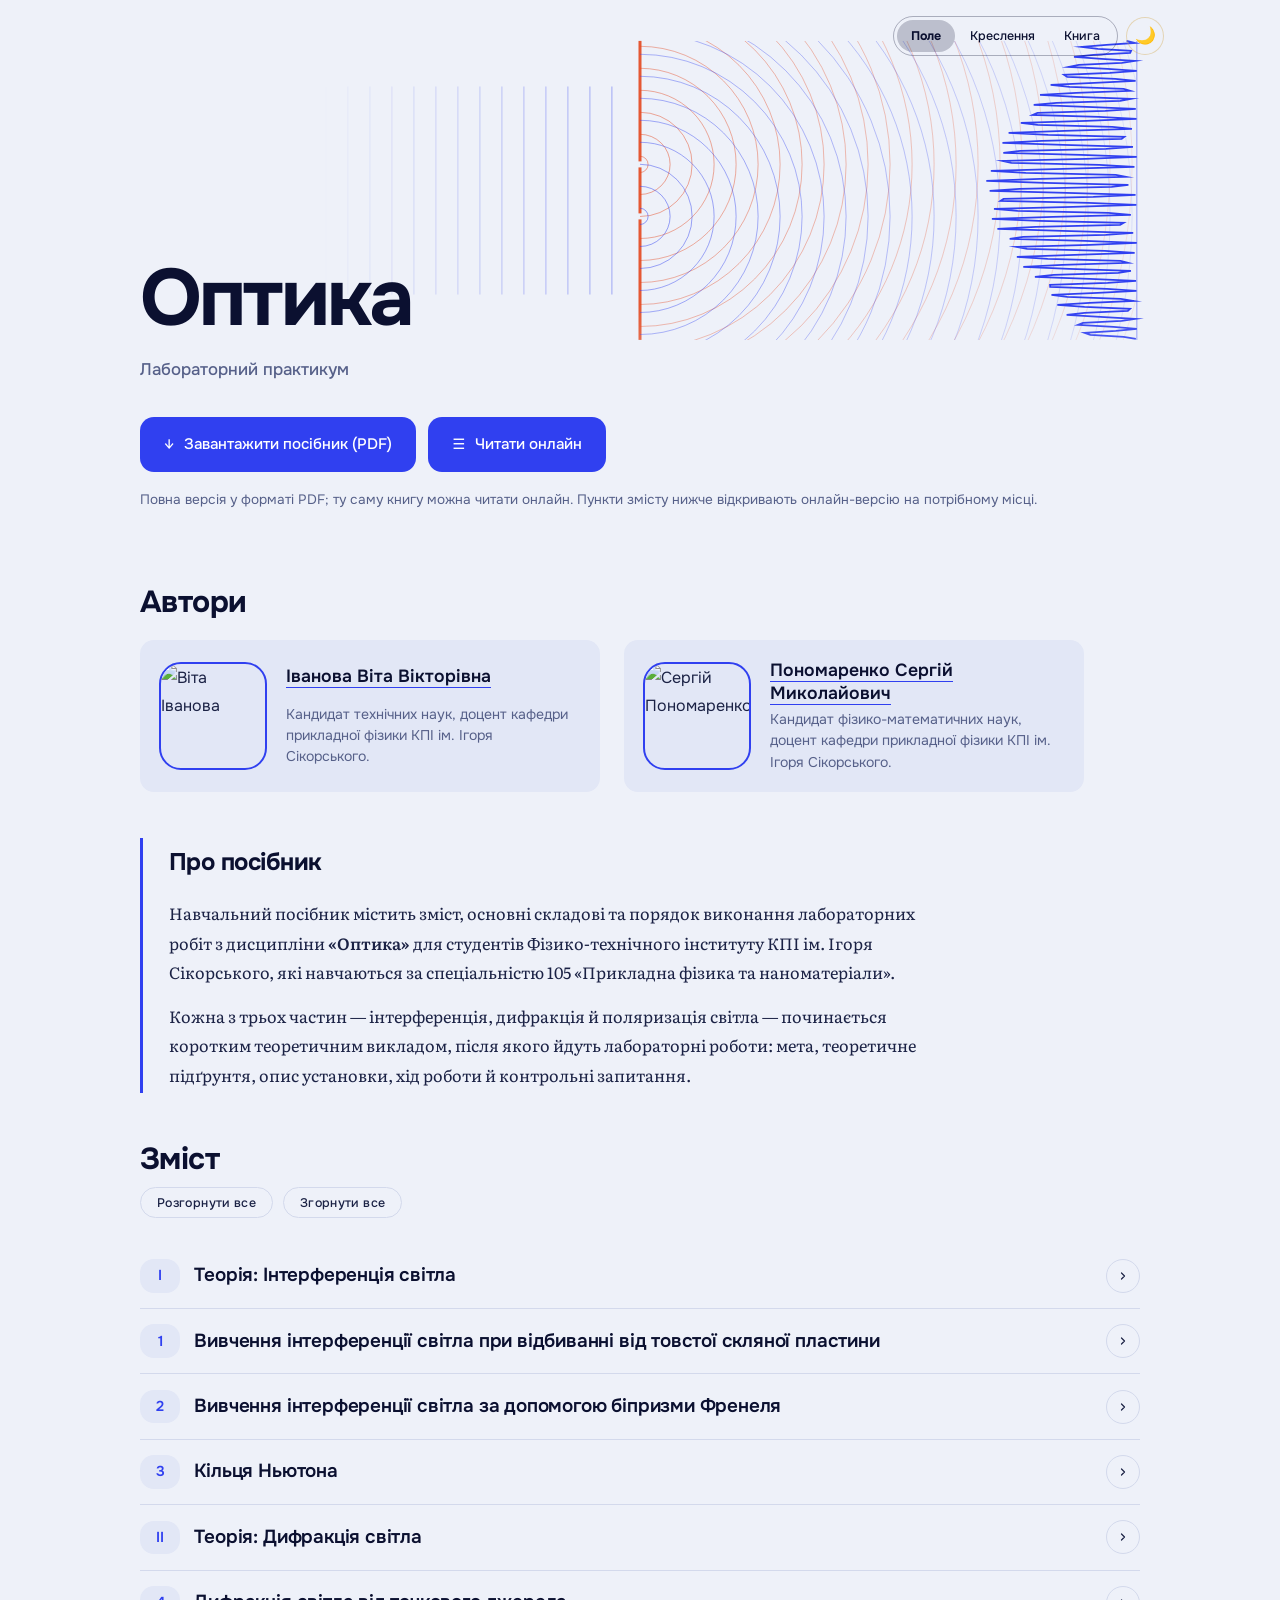
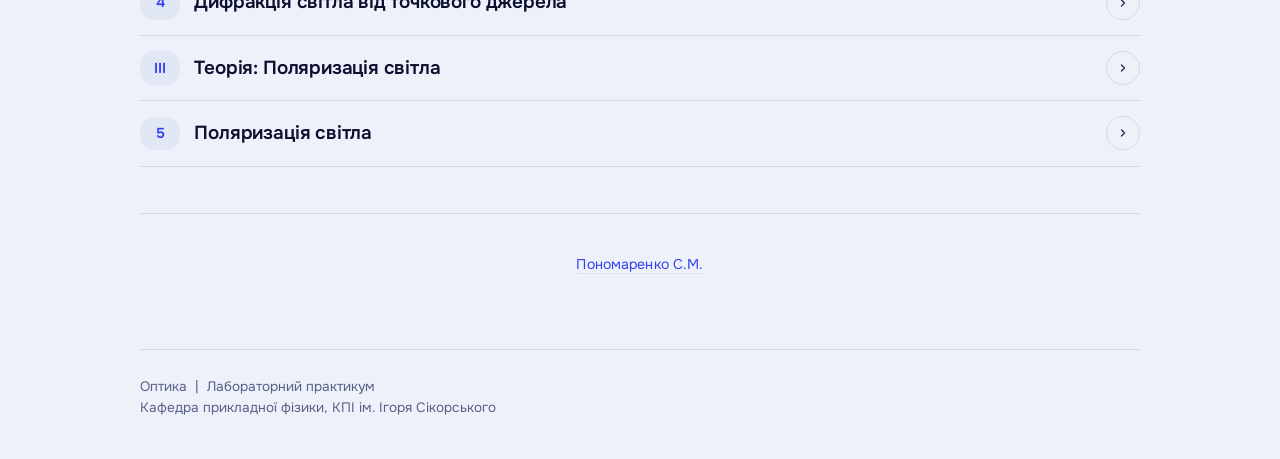
==== commit 502eac84: "Головна: оптична анімація (інтерференція на двох щілинах) замість магнітного дзеркала, фото авторів " ====
--- a/index.html
+++ b/index.html
@@ -61,16 +61,19 @@
             <h2 class="section-heading">Автори</h2>
             <div class="authors">
                 <div class="author-card">
+                    <img class="author-photo" src="https://apd.ipt.kpi.ua/wp-content/uploads/2026/03/Ivanova_VV.jpg"
+                         alt="Віта Іванова" loading="lazy">
+                    <strong><a href="https://apd.ipt.kpi.ua/kafedra/stuff/ivanova/" target="_blank">Іванова Віта Вікторівна</a></strong>
+                    <p>Кандидат технічних наук, доцент кафедри прикладної фізики КПІ ім. Ігоря Сікорського.</p>
+                </div>
+                <div class="author-card">
+                    <img class="author-photo" src="https://apd.ipt.kpi.ua/wp-content/uploads/2025/01/MyPhoto2.jpg"
+                         alt="Сергій Пономаренко" loading="lazy">
                     <strong><a href="https://apd.ipt.kpi.ua/kafedra/stuff/ponomarenko/" target="_blank">Пономаренко Сергій Миколайович</a></strong>
                     <p>Кандидат фізико-математичних наук, доцент кафедри прикладної фізики КПІ ім. Ігоря Сікорського.</p>
                 </div>
-                <div class="author-card">
-                    <strong><a href="http://apd.ipt.kpi.ua/kafedra/perspages/IvanovaVV.html" target="_blank">Іванова Віта Вікторівна</a></strong>
-                    <p>Кандидат технічних наук, доцент кафедри прикладної фізики КПІ ім. Ігоря Сікорського.</p>
-                </div>
             </div>
         </div>
-
         <div class="preface">
             <h2>Про посібник</h2>
             <p>Навчальний посібник містить зміст, основні складові та порядок виконання лабораторних робіт з дисципліни <strong>«Оптика»</strong> для студентів Фізико-технічного інституту КПІ ім. Ігоря Сікорського, які навчаються за спеціальністю 105 «Прикладна фізика та наноматеріали».</p>
